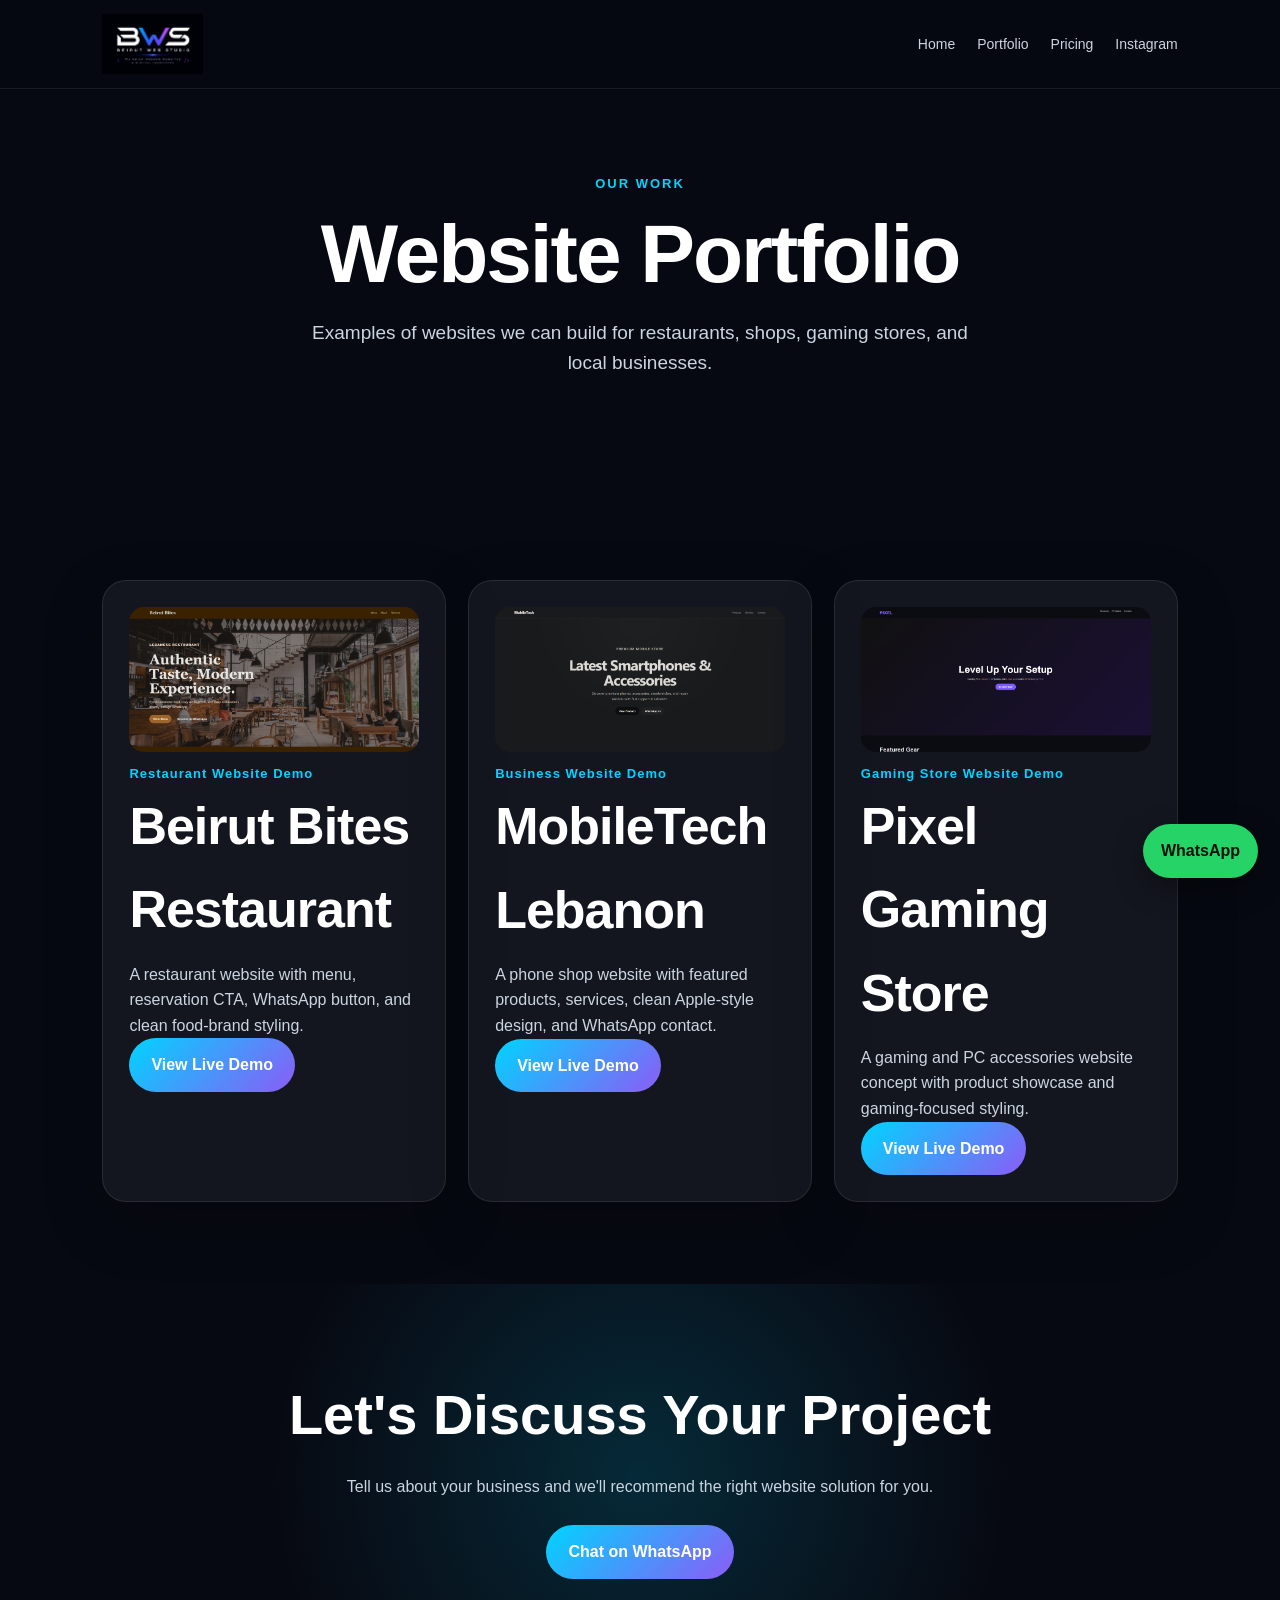
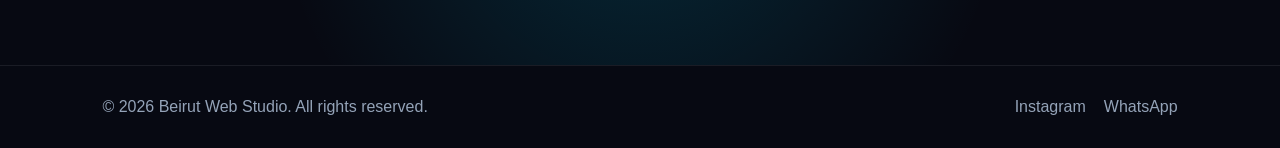
==== portfolio.html @ 0f64a931 "Update call-to-action section in portfolio.html" ====
<!DOCTYPE html>
<html lang="en">
<head>
  <meta charset="UTF-8"><meta name="viewport" content="width=device-width, initial-scale=1.0">
  <title>Portfolio | Beirut Web Studio</title>
  <link rel="stylesheet" href="style.css">
</head>
<body>
<header class="navbar">
  <a class="brand" href="index.html"><img src="bws-logo.png" alt="Beirut Web Studio"></a>
  <nav>
    <a href="index.html">Home</a>
    <a href="portfolio.html">Portfolio</a>
    <a href="index.html#pricing">Pricing</a>
    <a href="https://instagram.com/beirutwebstudio" target="_blank">Instagram</a>
  </nav>
</header>

<section class="hero small" style="min-height:250px;">
  <p class="tag">Our Work</p>
  <h1>Website Portfolio</h1>
  <p class="subtitle">Examples of websites we can build for restaurants, shops, gaming stores, and local businesses.</p>
</section>

<section class="section portfolio-grid">
  <div class="portfolio-card">
    <img src="Beirut bites.png" alt="Beirut Bites" style="width:100%; border-radius:15px;">
    <span>Restaurant Website Demo</span>
    <h2>Beirut Bites Restaurant</h2>
    <p>A restaurant website with menu, reservation CTA, WhatsApp button, and clean food-brand styling.</p>
    <a class="btn primary" href="https://pexilated.github.io/Beirut-bites-restaurant/" target="_blank">View Live Demo</a>
  </div>

  <div class="portfolio-card">
    <img src="Mobile tech.png" alt="Mobile Tech" style="width:100%; border-radius:15px;">
    <span>Business Website Demo</span>
    <h2>MobileTech Lebanon</h2>
    <p>A phone shop website with featured products, services, clean Apple-style design, and WhatsApp contact.</p>
    <a class="btn primary" href="https://pexilated.github.io/MobileTech-Lebanon/" target="_blank">View Live Demo</a>
  </div>

  <div class="portfolio-card">
    <img src="Pixel gaming.png" alt="Pixel Gaming" style="width:100%; border-radius:15px;">
    <span>Gaming Store Website Demo</span>
    <h2>Pixel Gaming Store</h2>
    <p>A gaming and PC accessories website concept with product showcase and gaming-focused styling.</p>
    <a class="btn primary" href="https://pexilated.github.io/pixel-gaming-store/" target="_blank">View Live Demo</a>
  </div>
</section>

<section class="cta">
  <h2>Let's Discuss Your Project</h2>
  <p>Tell us about your business and we'll recommend the right website solution for you.</p>
  <a class="btn primary" href="https://wa.me/9613743851" target="_blank">Chat on WhatsApp</a>
</section>

<a class="whatsapp-float" href="https://wa.me/9613743851" target="_blank">WhatsApp</a>

<footer>
  <p>© 2026 Beirut Web Studio. All rights reserved.</p>
  <div>
    <a href="https://instagram.com/beirutwebstudio" target="_blank">Instagram</a>
    <a href="https://wa.me/9613743851" target="_blank">WhatsApp</a>
  </div>
</footer>
</body>
</html>
---- style.css ----
*{margin:0;padding:0;box-sizing:border-box}
body{font-family:Arial,Helvetica,sans-serif;background:#070912;color:#fff;line-height:1.6}
a{color:inherit;text-decoration:none}
.navbar{padding:14px 8%;display:flex;justify-content:space-between;align-items:center;background:rgba(7,9,18,.88);border-bottom:1px solid rgba(255,255,255,.08);position:sticky;top:0;z-index:10;backdrop-filter:blur(14px)}
.brand img{height:60px;max-width:200px;object-fit:contain;display:block}
nav{display:flex;gap:22px;font-size:14px;color:#cbd5e1}
nav a:hover{color:#00d4ff}
.hero{min-height:82vh;padding:85px 8%;display:flex;flex-direction:column;justify-content:center;position:relative;overflow:hidden}
.hero.small{min-height:20vh;text-align:center;align-items:center}
.glow{position:absolute;width:430px;height:430px;background:radial-gradient(circle,rgba(0,212,255,.22),transparent 65%);right:8%;top:18%;filter:blur(20px);z-index:-1}
.tag{color:#00d4ff;font-weight:800;letter-spacing:2px;text-transform:uppercase;margin-bottom:16px;font-size:13px}
.center{text-align:center}
h1{max-width:920px;font-size:clamp(42px,7vw,82px);line-height:1.04;margin-bottom:22px;letter-spacing:-2px}
.subtitle{max-width:680px;color:#cbd5e1;font-size:19px;margin-bottom:34px}
.buttons{display:flex;gap:16px;flex-wrap:wrap}
.btn{padding:14px 22px;border-radius:999px;font-weight:800;display:inline-block}
.primary{background:linear-gradient(135deg,#00d4ff,#8b5cf6);color:#fff}
.secondary{border:1px solid rgba(255,255,255,.18);background:rgba(255,255,255,.06)}
.section{padding:82px 8%}
.section h2{font-size:clamp(34px,5vw,52px);margin-bottom:24px;letter-spacing:-1px}
.section-subtitle{color:#cbd5e1;text-align:center;max-width:700px;margin:0 auto 28px}
.cards{display:grid;gap:18px}
.four{grid-template-columns:repeat(4,1fr)}
.three{grid-template-columns:repeat(3,1fr)}
.card,.portfolio-card,.pricing-card{background:rgba(255,255,255,.055);border:1px solid rgba(255,255,255,.09);border-radius:24px;padding:26px;box-shadow:0 20px 60px rgba(0,0,0,.22)}
.card h3,.portfolio-card h2,.pricing-card h3{margin-bottom:10px}
.card p,.portfolio-card p,.pricing-card p{color:#cbd5e1}
.process{background:linear-gradient(135deg,rgba(0,212,255,.08),rgba(139,92,246,.08))}
.step span,.project span,.portfolio-card span{color:#00d4ff;font-size:13px;font-weight:900;letter-spacing:1px}
.pricing-card{max-width:720px;margin:0 auto}
.pricing-card h3{font-size:28px}
.pricing-card ul{margin:22px 0;display:grid;gap:12px;list-style:none;color:#dbeafe}
.pricing-card li:before{content:'✓ ';color:#00d4ff;font-weight:900}
.mockup{height:190px;border-radius:18px;margin-bottom:22px;border:1px solid rgba(255,255,255,.1);display:flex;align-items:center;justify-content:center;color:#fff;font-weight:900}
.restaurant{background:linear-gradient(135deg,#c9823b,#5b3520)}
.mobile{background:linear-gradient(135deg,#f8fafc,#64748b);color:#111}
.gaming{background:linear-gradient(135deg,#111827,#7c3aed)}
.text-link{display:inline-block;margin-top:20px;color:#00d4ff;font-weight:800}
.portfolio-grid{display:grid;grid-template-columns:repeat(3,1fr);gap:22px}
.cta{text-align:center;padding:86px 8%;background:radial-gradient(circle at center,rgba(0,212,255,.16),transparent 55%)}
.cta h2{font-size:clamp(34px,5vw,56px);margin-bottom:14px}
.cta p{color:#cbd5e1;margin-bottom:26px}
.whatsapp-float{position:fixed;right:22px;bottom:22px;background:#25d366;color:#07110b;padding:14px 18px;border-radius:999px;font-weight:900;z-index:20;box-shadow:0 10px 30px rgba(0,0,0,.35)}
footer{padding:28px 8%;border-top:1px solid rgba(255,255,255,.08);display:flex;justify-content:space-between;gap:20px;color:#94a3b8}
footer div{display:flex;gap:18px}
@media(max-width:900px){
  .four,.three,.portfolio-grid{grid-template-columns:1fr}
  .navbar{padding:12px 5%}
  .brand img{height:34px;max-width:105px}
  nav{gap:10px;font-size:12px}
  .hero{padding:65px 6%;min-height:76vh}
  h1{font-size:43px;letter-spacing:-1px}
  .subtitle{font-size:17px}
  .section{padding:65px 6%}
  footer{flex-direction:column}
  .whatsapp-float{right:14px;bottom:14px;padding:12px 15px;font-size:13px}
}
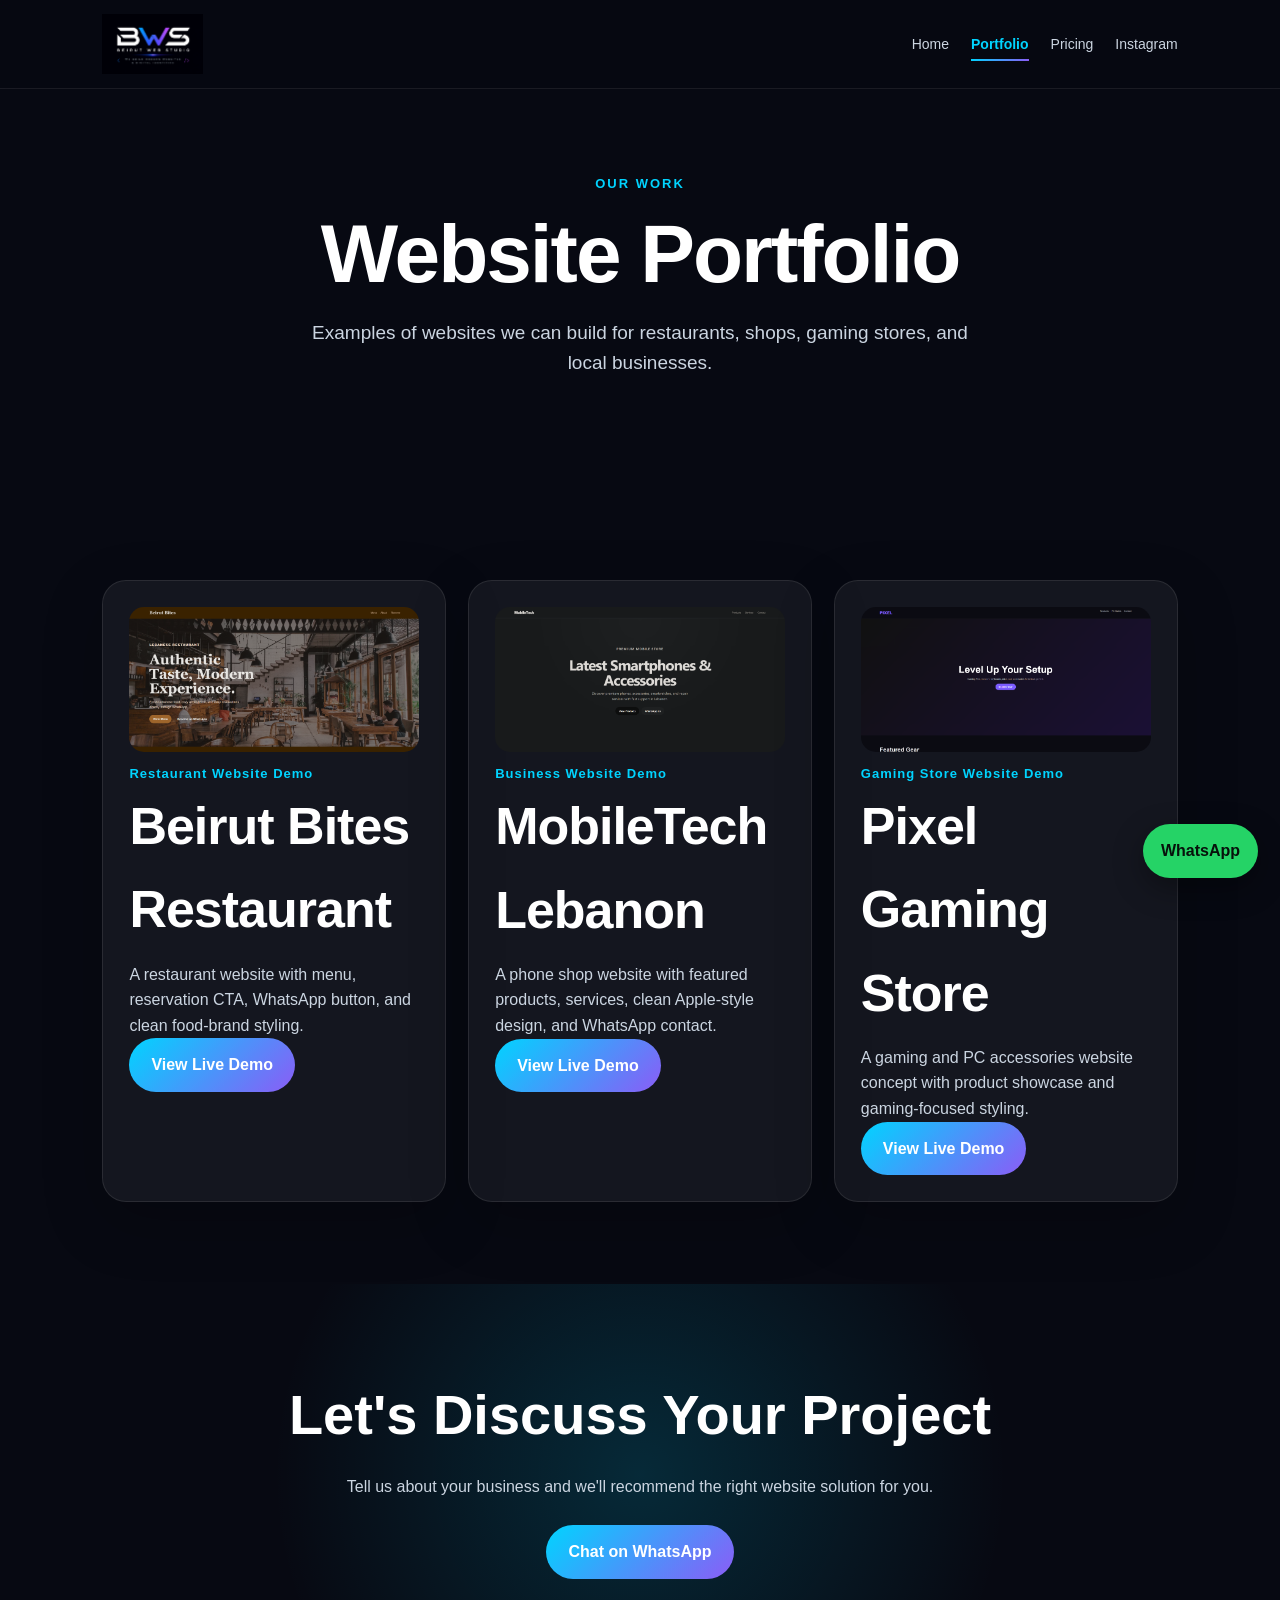
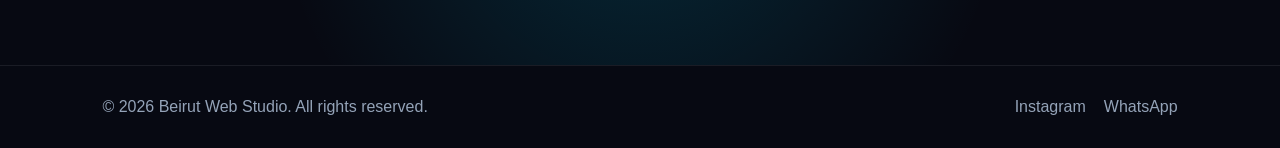
==== commit 619c8041: "Update portfolio.html" ====
--- a/portfolio.html
+++ b/portfolio.html
@@ -10,7 +10,7 @@
   <a class="brand" href="index.html"><img src="bws-logo.png" alt="Beirut Web Studio"></a>
   <nav>
     <a href="index.html">Home</a>
-    <a href="portfolio.html">Portfolio</a>
+   <a href="portfolio.html" class="active">Portfolio</a>
     <a href="index.html#pricing">Pricing</a>
     <a href="https://instagram.com/beirutwebstudio" target="_blank">Instagram</a>
   </nav>
--- a/style.css
+++ b/style.css
@@ -55,3 +55,98 @@
   footer{flex-direction:column}
   .whatsapp-float{right:14px;bottom:14px;padding:12px 15px;font-size:13px}
 }
+
+
+
+
+
+
+
+
+
+
+
+
+
+
+
+
+
+
+
+
+
+
+
+
+
+
+
+
+
+
+
+
+
+
+.card,
+.portfolio-card,
+.pricing-card {
+  transition: transform 0.25s ease, box-shadow 0.25s ease, border-color 0.25s ease;
+}
+
+.card:hover,
+.portfolio-card:hover,
+.pricing-card:hover {
+  transform: translateY(-8px);
+  border-color: rgba(0, 212, 255, 0.35);
+  box-shadow: 0 25px 70px rgba(0, 212, 255, 0.12);
+}
+
+.btn {
+  transition: transform 0.25s ease, box-shadow 0.25s ease;
+}
+
+.btn:hover {
+  transform: translateY(-3px);
+  box-shadow: 0 12px 35px rgba(139, 92, 246, 0.35);
+}
+
+nav a {
+  position: relative;
+}
+
+nav a::after {
+  content: "";
+  position: absolute;
+  left: 0;
+  bottom: -6px;
+  width: 0;
+  height: 2px;
+  background: linear-gradient(135deg, #00d4ff, #8b5cf6);
+  transition: width 0.25s ease;
+}
+
+nav a:hover::after {
+  width: 100%;
+}
+
+
+
+
+
+
+
+
+
+
+
+
+nav a.active {
+  color: #00d4ff;
+  font-weight: 700;
+}
+
+nav a.active::after {
+  width: 100%;
+}
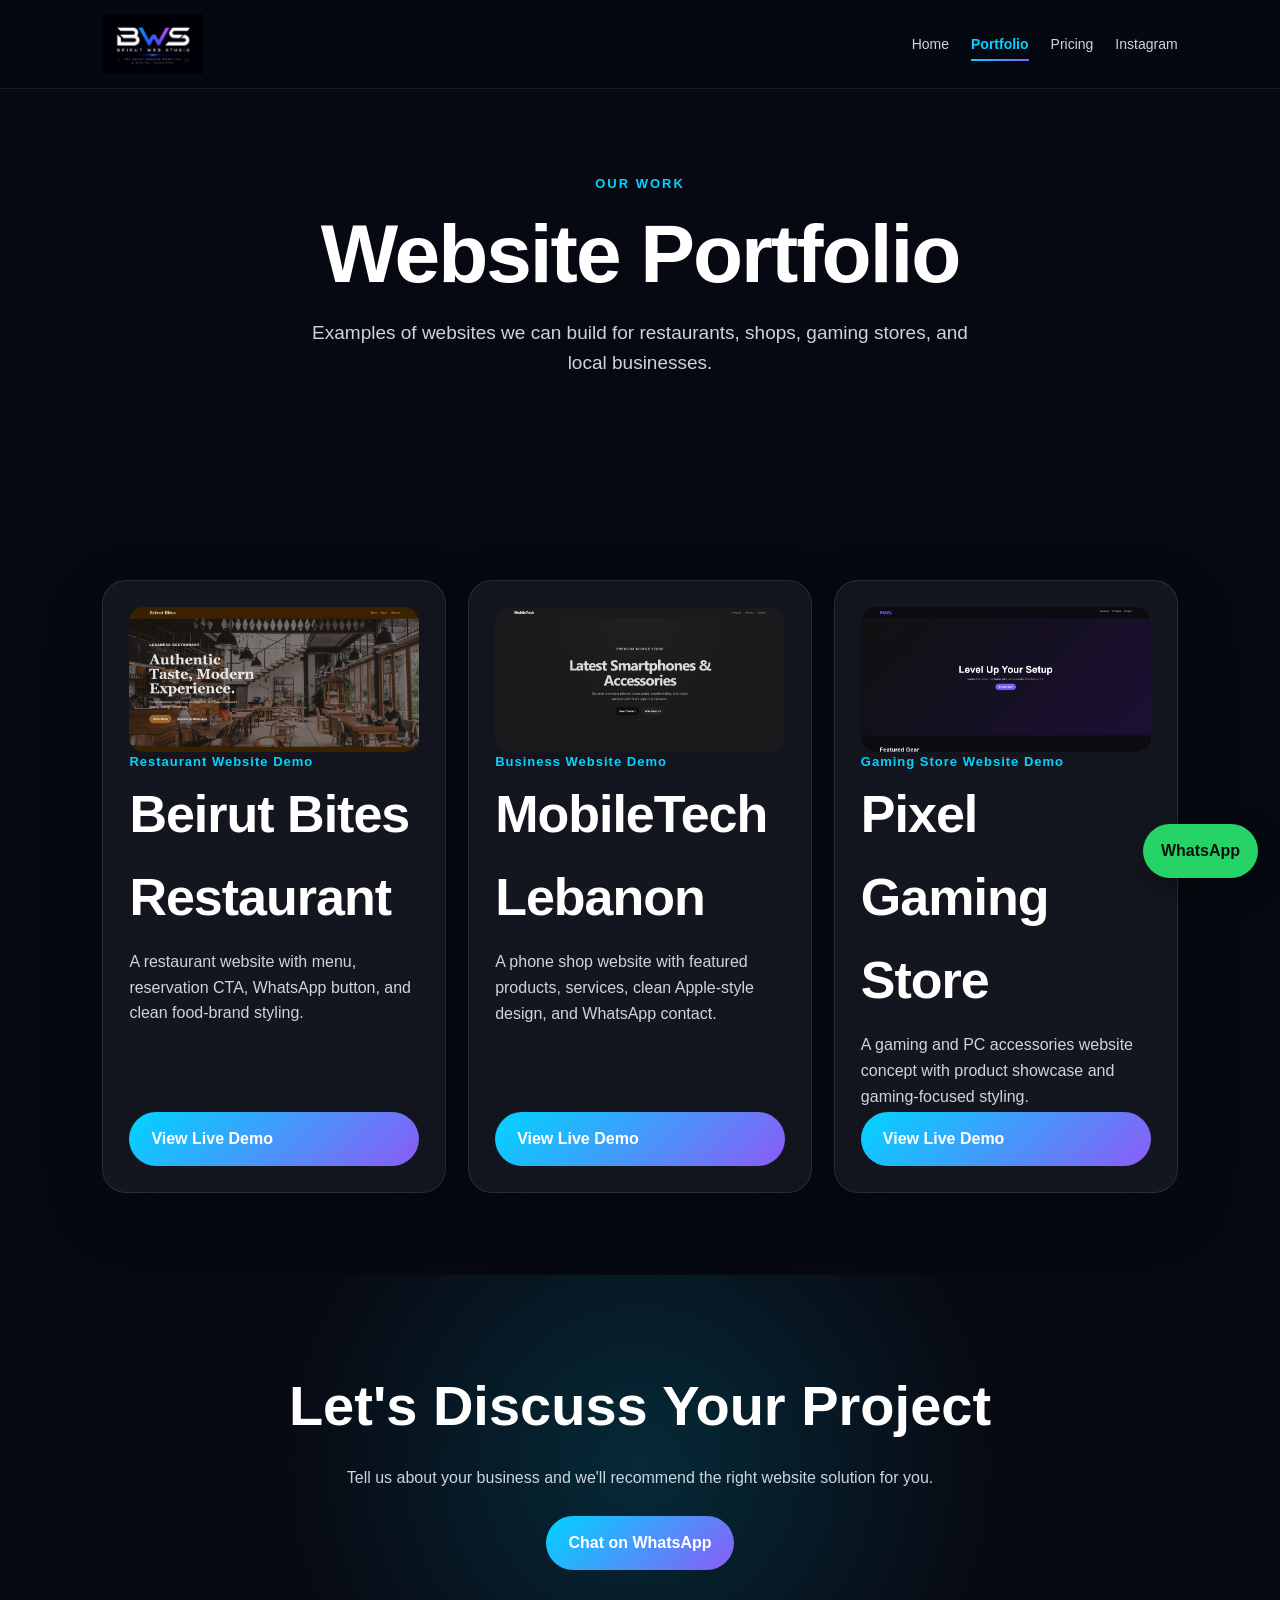
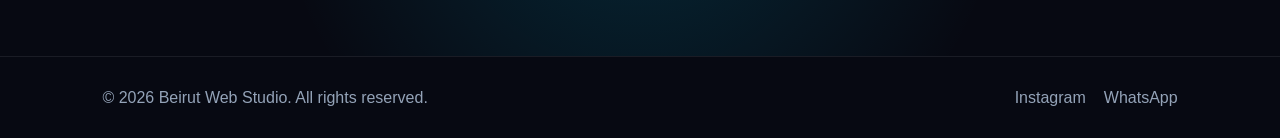
==== commit 3d0b2f83: "Update portfolio.html" ====
--- a/portfolio.html
+++ b/portfolio.html
@@ -11,7 +11,7 @@
   <nav>
     <a href="index.html">Home</a>
    <a href="portfolio.html" class="active">Portfolio</a>
-    <a href="index.html#pricing">Pricing</a>
+    <a href="pricing.html">Pricing</a>
     <a href="https://instagram.com/beirutwebstudio" target="_blank">Instagram</a>
   </nav>
 </header>
--- a/style.css
+++ b/style.css
@@ -150,3 +150,24 @@
 nav a.active::after {
   width: 100%;
 }
+
+
+
+
+
+.portfolio-card {
+  display: flex;
+  flex-direction: column;
+}
+
+.portfolio-card h2 {
+  min-height: 120px;
+}
+
+.portfolio-card p {
+  min-height: 80px;
+}
+
+.portfolio-card .btn {
+  margin-top: auto;
+}
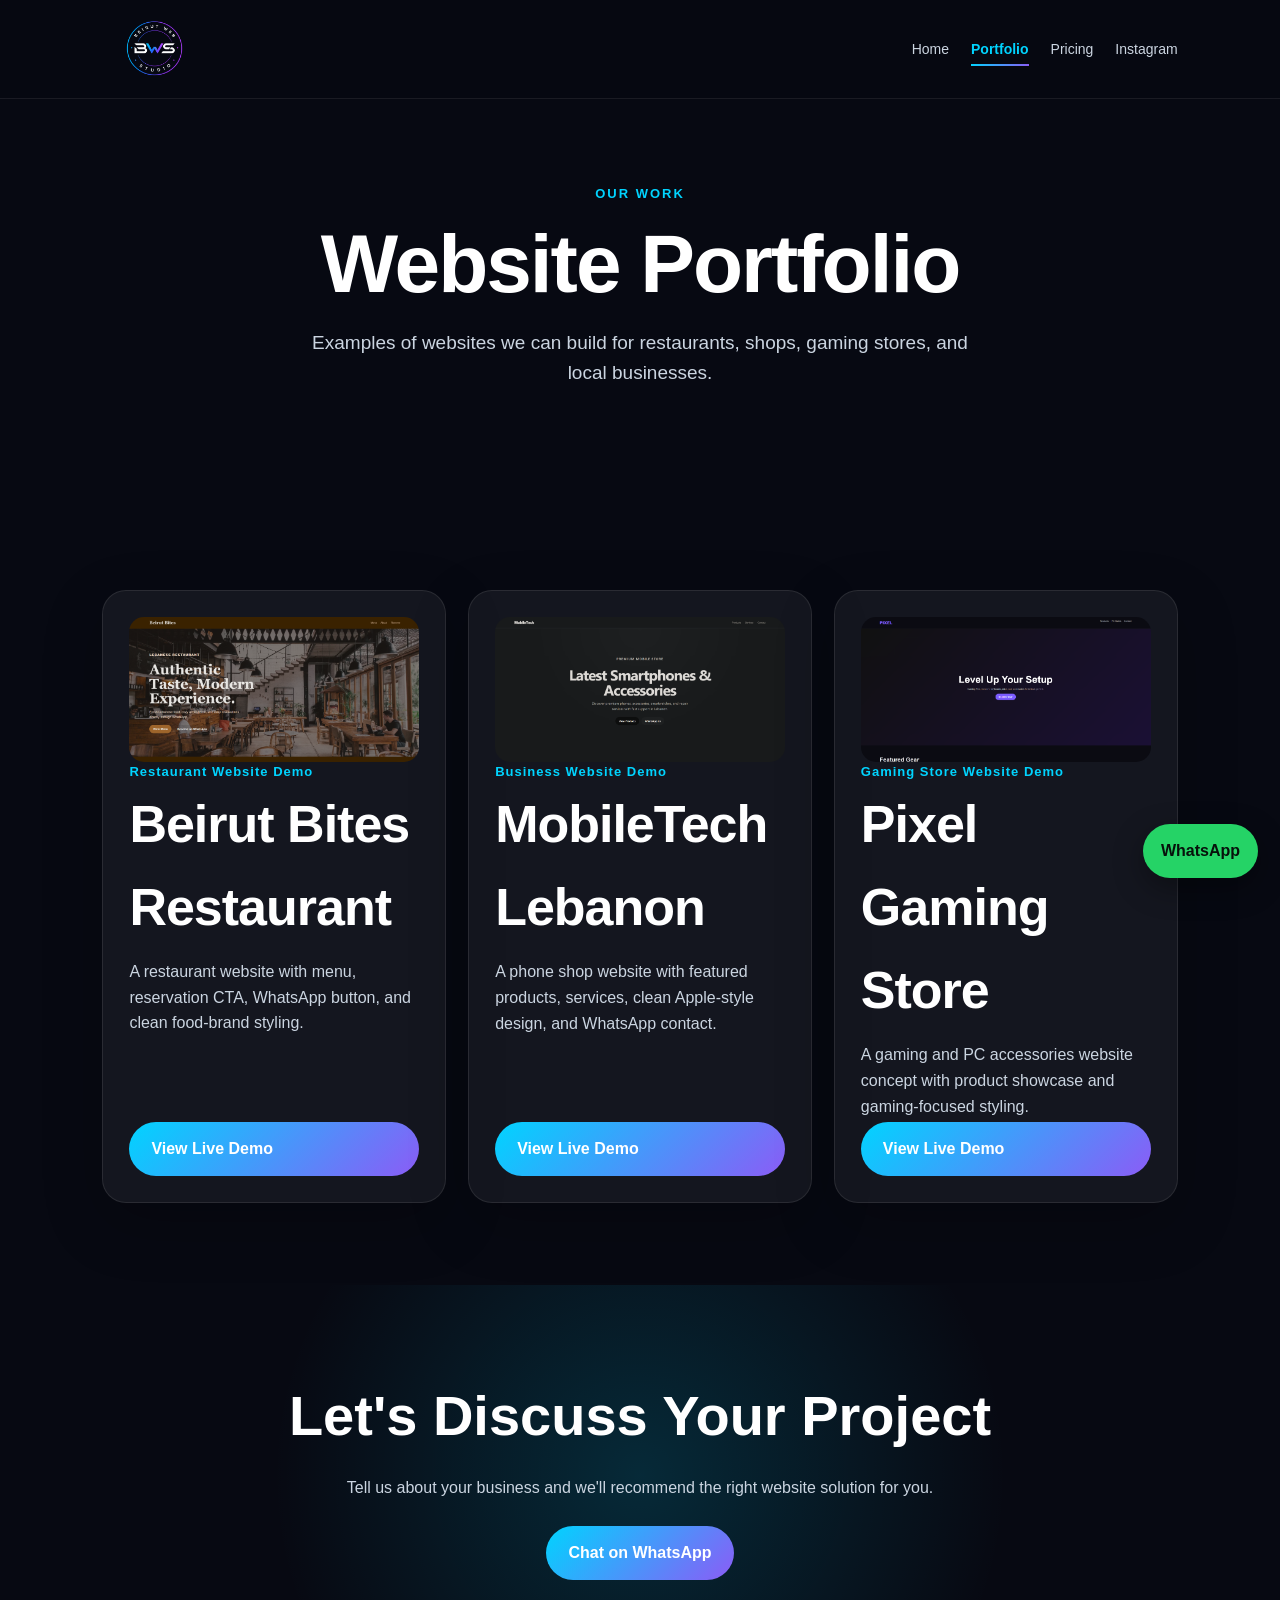
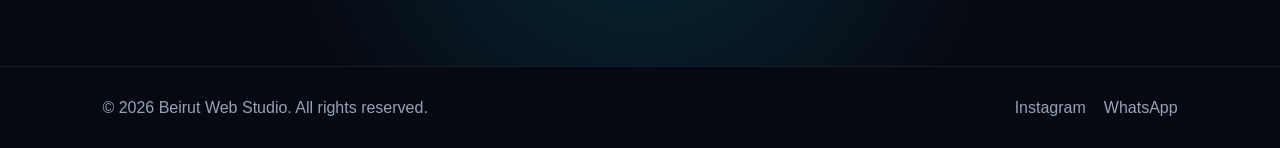
==== commit 5d618cfd: "Update portfolio.html" ====
--- a/portfolio.html
+++ b/portfolio.html
@@ -1,7 +1,16 @@
 <!DOCTYPE html>
 <html lang="en">
 <head>
+  <meta name="description" content="Beirut Web Studio builds modern, mobile-friendly websites for restaurants, shops, clinics, and local businesses in Lebanon.">
+
+<meta property="og:title" content="Beirut Web Studio">
+<meta property="og:description" content="Modern websites for local businesses in Lebanon.">
+<meta property="og:image" content="https://pexilated.github.io/Beirut-web-studio/bws-logo.png">
+<meta property="og:url" content="https://pexilated.github.io/Beirut-web-studio/">
+<meta property="og:type" content="website">
+  
   <meta charset="UTF-8"><meta name="viewport" content="width=device-width, initial-scale=1.0">
+  <link rel="icon" type="image/png" href="favicon.png?v=2">
   <title>Portfolio | Beirut Web Studio</title>
   <link rel="stylesheet" href="style.css">
 </head>
--- a/style.css
+++ b/style.css
@@ -1,8 +1,11 @@
+html {
+  scroll-behavior: smooth;
+}
 *{margin:0;padding:0;box-sizing:border-box}
 body{font-family:Arial,Helvetica,sans-serif;background:#070912;color:#fff;line-height:1.6}
 a{color:inherit;text-decoration:none}
 .navbar{padding:14px 8%;display:flex;justify-content:space-between;align-items:center;background:rgba(7,9,18,.88);border-bottom:1px solid rgba(255,255,255,.08);position:sticky;top:0;z-index:10;backdrop-filter:blur(14px)}
-.brand img{height:60px;max-width:200px;object-fit:contain;display:block}
+.brand img{height:70px;max-width:200px;object-fit:contain;display:block}
 nav{display:flex;gap:22px;font-size:14px;color:#cbd5e1}
 nav a:hover{color:#00d4ff}
 .hero{min-height:82vh;padding:85px 8%;display:flex;flex-direction:column;justify-content:center;position:relative;overflow:hidden}
@@ -46,7 +49,7 @@
 @media(max-width:900px){
   .four,.three,.portfolio-grid{grid-template-columns:1fr}
   .navbar{padding:12px 5%}
-  .brand img{height:34px;max-width:105px}
+  .brand img{height:50px;max-width:150px}
   nav{gap:10px;font-size:12px}
   .hero{padding:65px 6%;min-height:76vh}
   h1{font-size:43px;letter-spacing:-1px}
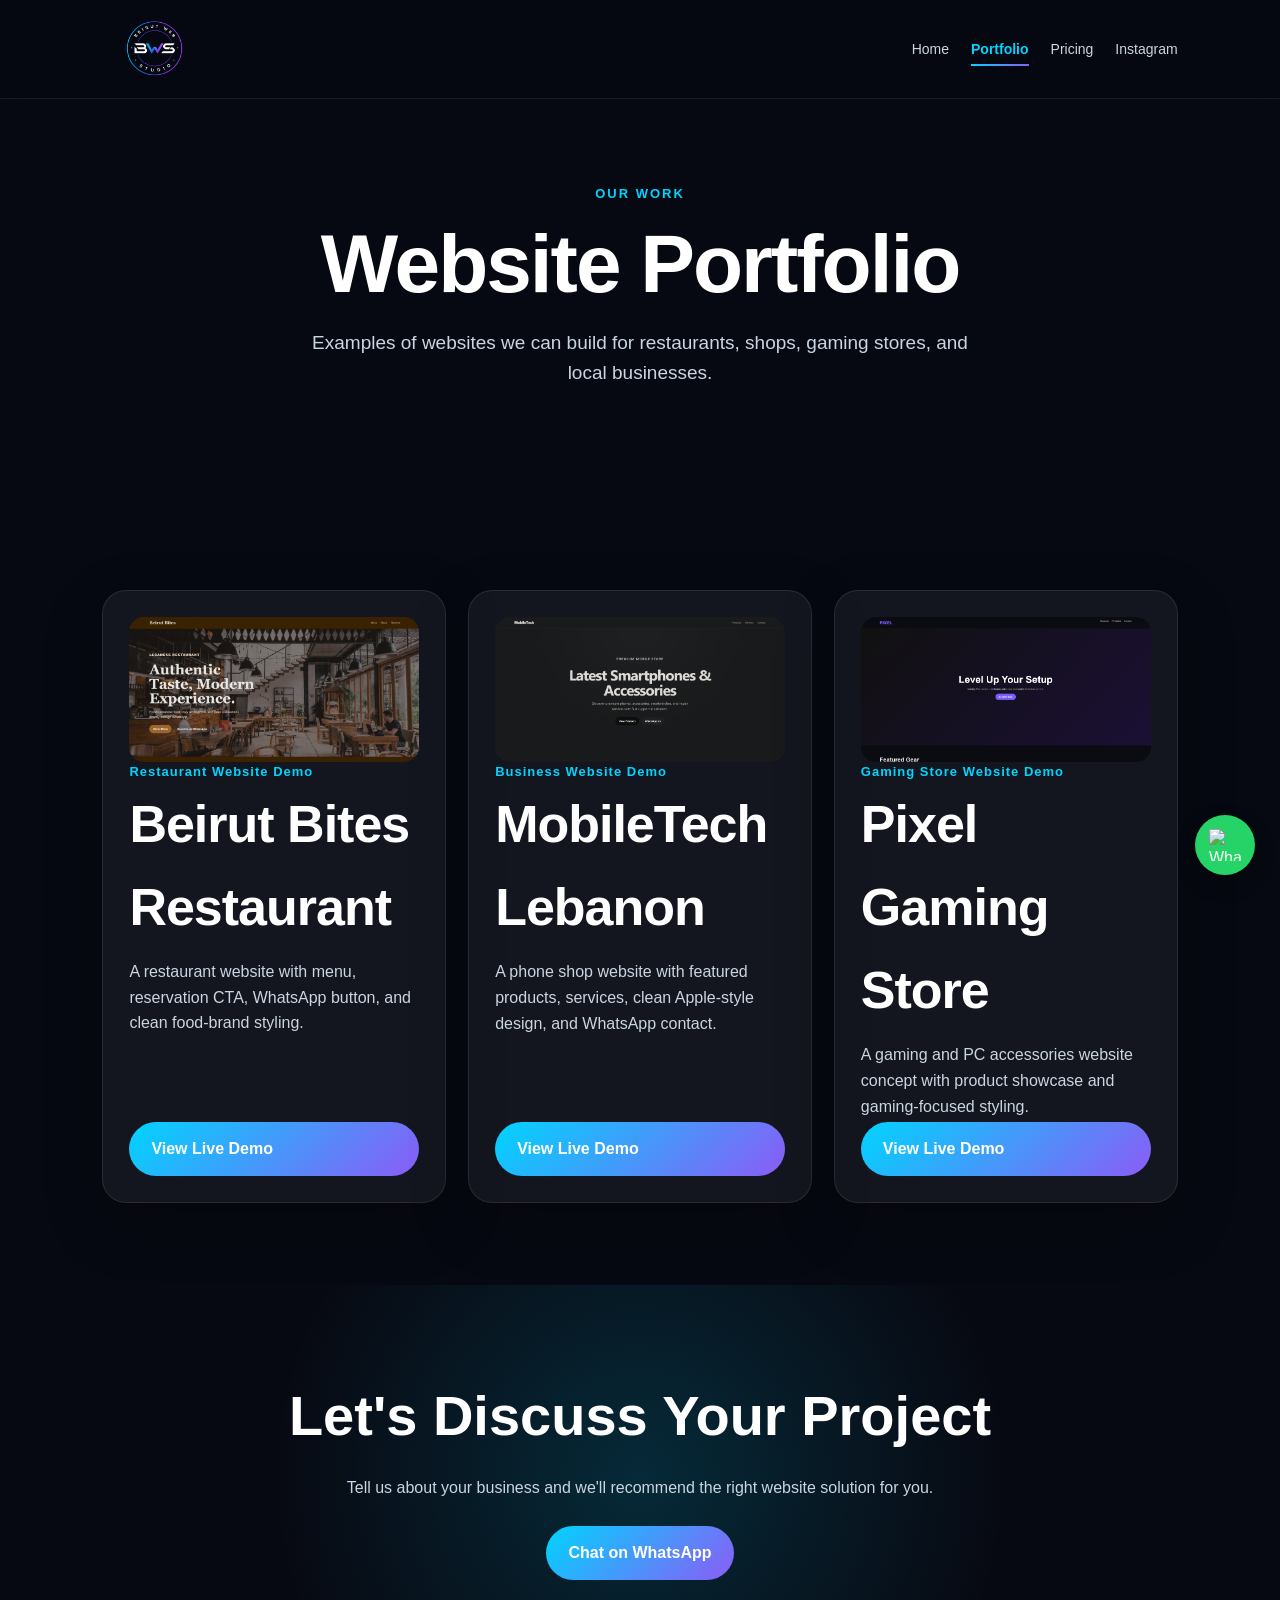
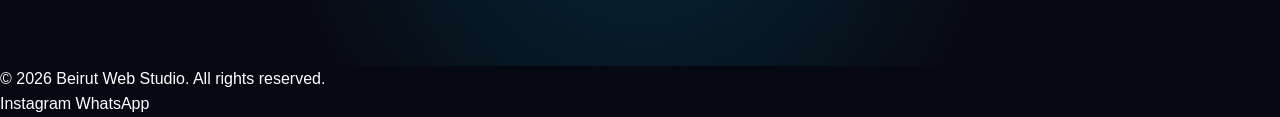
==== commit 5415db5a: "Update portfolio.html" ====
--- a/portfolio.html
+++ b/portfolio.html
@@ -13,6 +13,15 @@
   <link rel="icon" type="image/png" href="favicon.png?v=2">
   <title>Portfolio | Beirut Web Studio</title>
   <link rel="stylesheet" href="style.css">
+
+  <meta name="description" content="Professional websites for restaurants, shops, clinics, and local businesses in Lebanon.">
+
+<meta property="og:title" content="Beirut Web Studio">
+<meta property="og:description" content="Modern websites for local businesses in Lebanon.">
+<meta property="og:image" content="https://pexilated.github.io/Beirut-web-studio/bws-logo.png">
+<meta property="og:url" content="https://pexilated.github.io/Beirut-web-studio/">
+<meta property="og:type" content="website">
+  
 </head>
 <body>
 <header class="navbar">
@@ -63,7 +72,9 @@
   <a class="btn primary" href="https://wa.me/9613743851" target="_blank">Chat on WhatsApp</a>
 </section>
 
-<a class="whatsapp-float" href="https://wa.me/9613743851" target="_blank">WhatsApp</a>
+<a class="whatsapp-float" href="https://wa.me/9613743851" target="_blank">
+  <img src="https://upload.wikimedia.org/wikipedia/commons/6/6b/WhatsApp.svg" alt="WhatsApp">
+</a>
 
 <footer>
   <p>© 2026 Beirut Web Studio. All rights reserved.</p>
--- a/style.css
+++ b/style.css
@@ -43,20 +43,30 @@
 .cta{text-align:center;padding:86px 8%;background:radial-gradient(circle at center,rgba(0,212,255,.16),transparent 55%)}
 .cta h2{font-size:clamp(34px,5vw,56px);margin-bottom:14px}
 .cta p{color:#cbd5e1;margin-bottom:26px}
-.whatsapp-float{position:fixed;right:22px;bottom:22px;background:#25d366;color:#07110b;padding:14px 18px;border-radius:999px;font-weight:900;z-index:20;box-shadow:0 10px 30px rgba(0,0,0,.35)}
-footer{padding:28px 8%;border-top:1px solid rgba(255,255,255,.08);display:flex;justify-content:space-between;gap:20px;color:#94a3b8}
-footer div{display:flex;gap:18px}
-@media(max-width:900px){
-  .four,.three,.portfolio-grid{grid-template-columns:1fr}
-  .navbar{padding:12px 5%}
-  .brand img{height:50px;max-width:150px}
-  nav{gap:10px;font-size:12px}
-  .hero{padding:65px 6%;min-height:76vh}
-  h1{font-size:43px;letter-spacing:-1px}
-  .subtitle{font-size:17px}
-  .section{padding:65px 6%}
-  footer{flex-direction:column}
-  .whatsapp-float{right:14px;bottom:14px;padding:12px 15px;font-size:13px}
+.whatsapp-float {
+  position: fixed;
+  bottom: 25px;
+  right: 25px;
+  width: 60px;
+  height: 60px;
+  background: #25D366;
+  border-radius: 50%;
+  display: flex;
+  align-items: center;
+  justify-content: center;
+  box-shadow: 0 8px 20px rgba(0,0,0,.3);
+  z-index: 999;
+  transition: transform .2s ease;
+}
+
+.whatsapp-float:hover {
+  transform: scale(1.1);
+}
+
+.whatsapp-float img {
+  width: 32px;
+  height: 32px;
+}
 }
 
 
@@ -174,3 +184,97 @@
 .portfolio-card .btn {
   margin-top: auto;
 }
+
+
+
+
+.card:active,
+.portfolio-card:active,
+.pricing-card:active,
+.btn:active {
+  transform: scale(0.97);
+
+}
+
+
+
+
+.fade-in {
+  opacity: 0;
+  transform: translateY(30px);
+  transition: all 0.8s ease;
+}
+
+.fade-in.show {
+  opacity: 1;
+  transform: translateY(0);
+}
+
+
+
+
+html, body {
+  max-width: 100%;
+  overflow-x: hidden;
+}
+
+.cards {
+  max-width: 100%;
+}
+
+.card {
+  min-width: 0;
+}
+
+
+
+
+
+
+
+@media(max-width:900px){
+  .cards.four,
+  .cards.three {
+    grid-template-columns: 1fr !important;
+  }
+}
+
+
+
+@media (max-width: 850px) {
+  .cards.four,
+  .cards.three {
+    display: grid !important;
+    grid-template-columns: 1fr !important;
+  }
+
+  .card {
+    width: 100% !important;
+  }
+}
+
+
+
+
+
+@media (max-width: 850px) {
+  .portfolio-grid {
+    display: grid !important;
+    grid-template-columns: 1fr !important;
+    gap: 24px !important;
+    padding: 40px 7% !important;
+  }
+
+  .portfolio-card {
+    width: 100% !important;
+    min-width: 0 !important;
+  }
+
+  .portfolio-card h2 {
+    min-height: auto !important;
+  }
+
+  .portfolio-card p {
+    min-height: auto !important;
+  }
+}
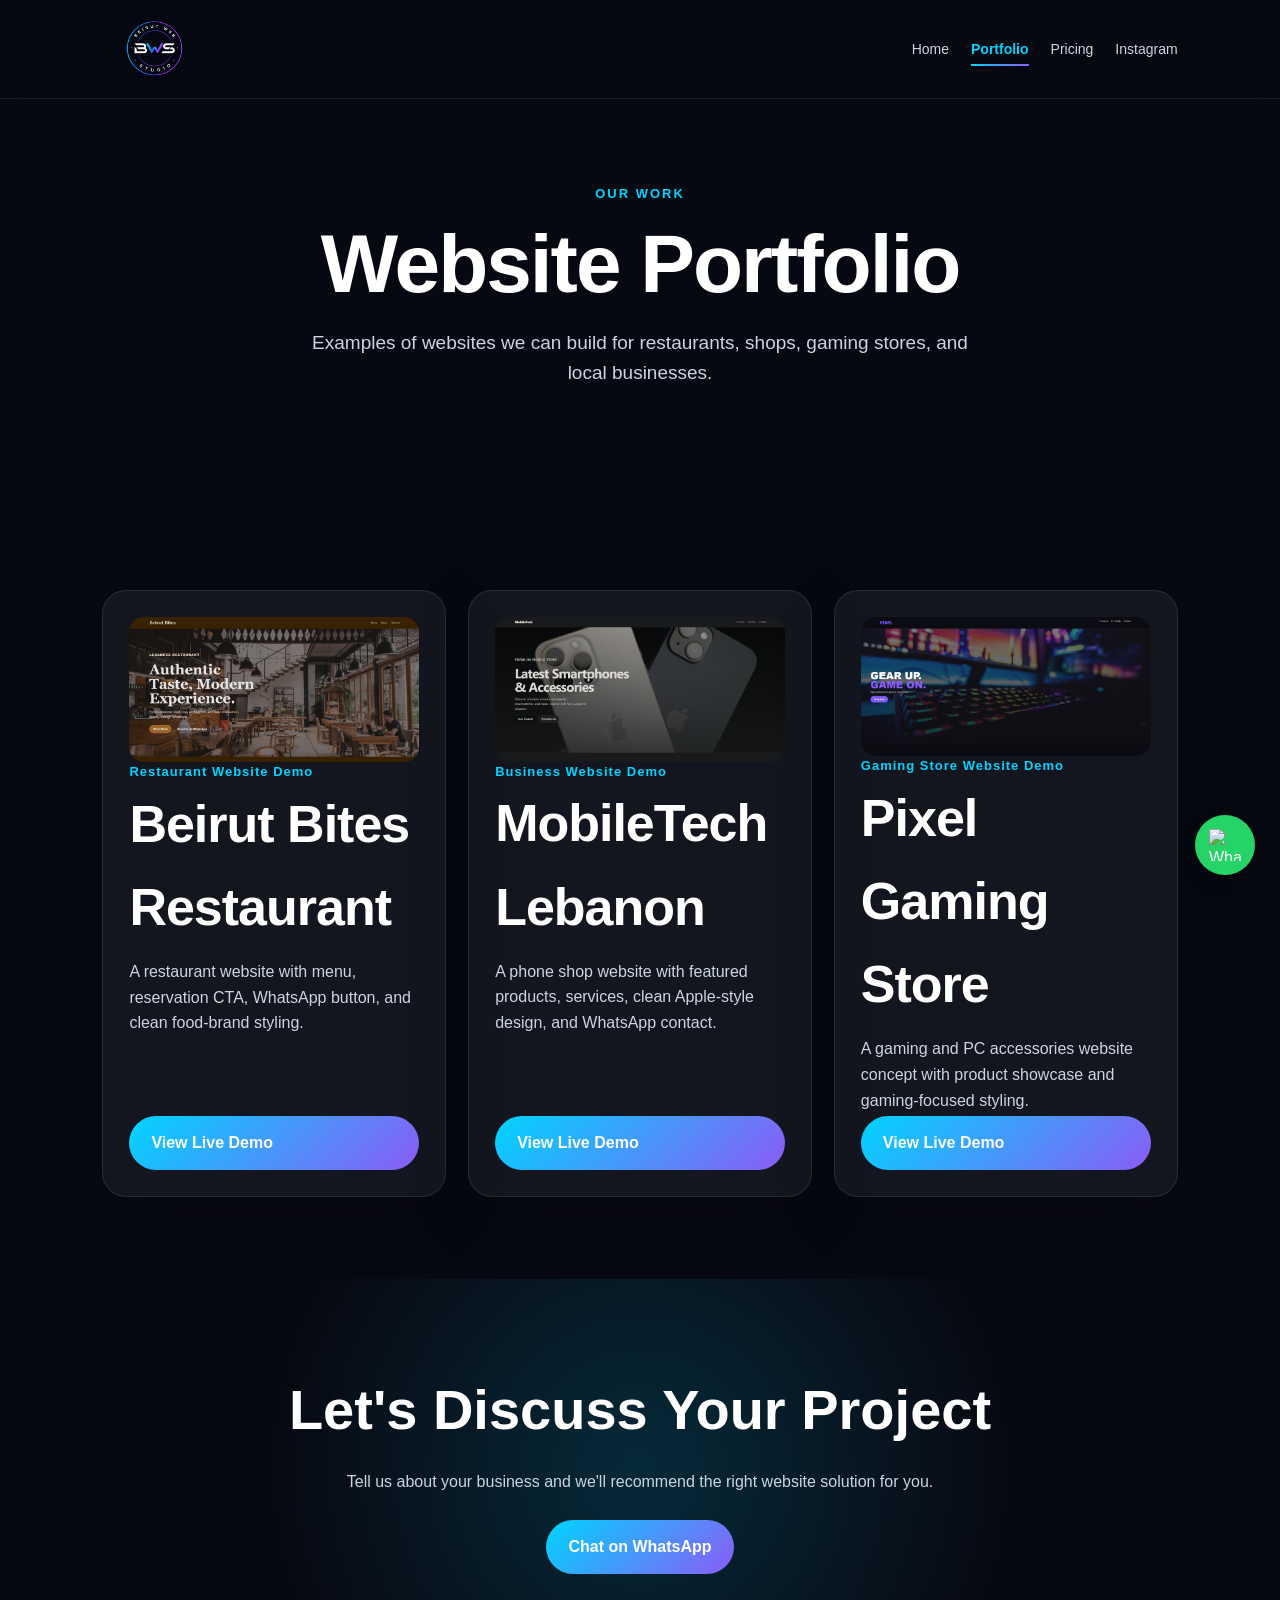
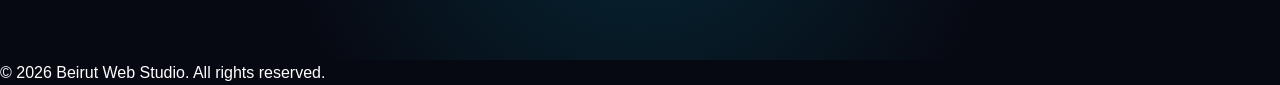
==== commit 55373a39: "Update portfolio.html" ====
--- a/portfolio.html
+++ b/portfolio.html
@@ -79,9 +79,7 @@
 <footer>
   <p>© 2026 Beirut Web Studio. All rights reserved.</p>
   <div>
-    <a href="https://instagram.com/beirutwebstudio" target="_blank">Instagram</a>
-    <a href="https://wa.me/9613743851" target="_blank">WhatsApp</a>
-  </div>
+  
 </footer>
 </body>
 </html>
